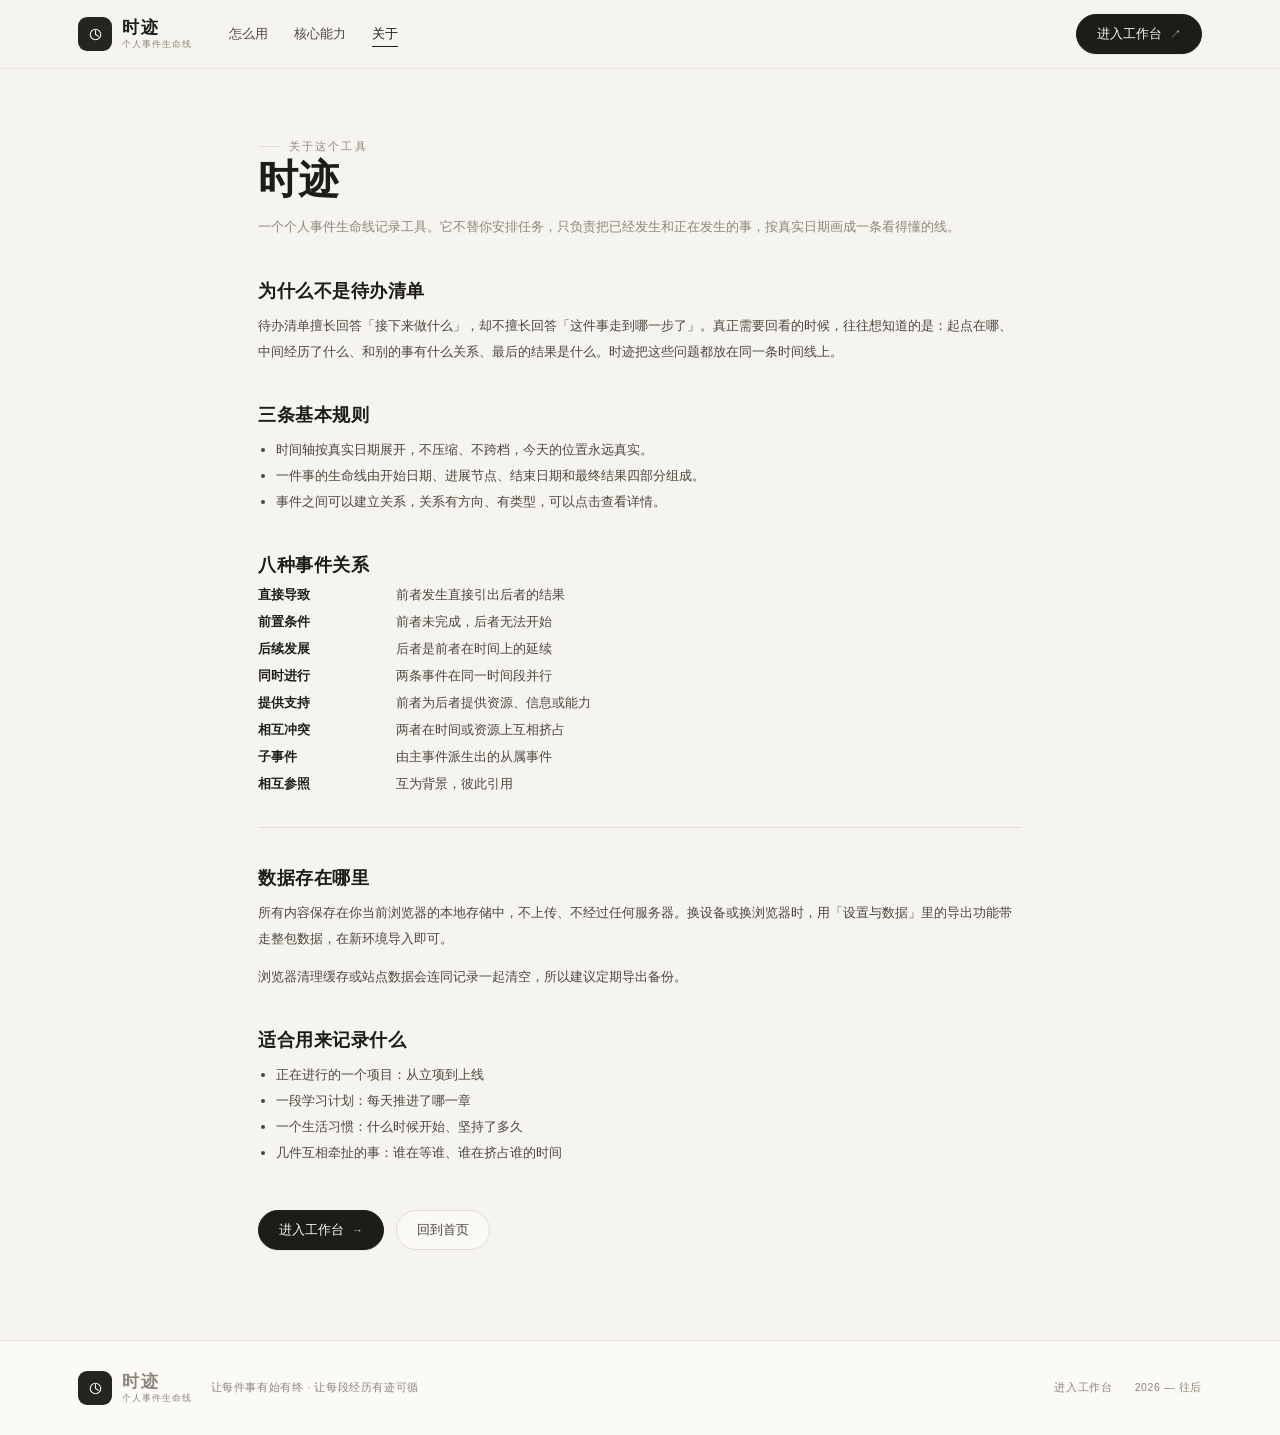
==== about.html @ 8c701c6c "init: 时迹站点（首页/关于/工作台）" ====
<!DOCTYPE html>
<html lang="zh-CN">
<head>
<meta charset="UTF-8">
<meta name="viewport" content="width=device-width, initial-scale=1">
<title>关于 · 时迹</title>
<meta name="description" content="时迹是什么、为什么这样设计、数据存在哪里。">
<meta name="theme-color" content="#F6F4EE">
<link rel="icon" href="data:image/svg+xml,%3Csvg xmlns='http://www.w3.org/2000/svg' viewBox='0 0 32 32'%3E%3Crect width='32' height='32' rx='8' fill='%2326241F'/%3E%3Ccircle cx='16' cy='16' r='9' stroke='%23F6F4EE' stroke-width='2' fill='none'/%3E%3Cpath d='M16 8.5v7.5l5 3' stroke='%23F6F4EE' stroke-width='2' fill='none'/%3E%3C/svg%3E">
<link rel="stylesheet" href="assets/site.css">
</head>
<body>

<nav class="nav">
  <div class="nav-in">
    <a class="logo" href="index.html" aria-label="时迹 首页">
      <span class="logo-mark">
        <svg viewBox="0 0 24 24" fill="none" aria-hidden="true">
          <circle cx="12" cy="12" r="7.4" stroke="#F6F4EE" stroke-width="1.6"/>
          <path d="M12 6.4v5.6l4 2.4" stroke="#F6F4EE" stroke-width="1.6" stroke-linecap="round"/>
        </svg>
      </span>
      <span class="logo-txt"><b>时迹</b><i>个人事件生命线</i></span>
    </a>
    <div class="nav-links">
      <a href="index.html#how">怎么用</a>
      <a href="index.html#caps">核心能力</a>
      <a class="on" href="about.html">关于</a>
    </div>
    <div class="nav-right">
      <a class="btn btn-dark" href="app.html" data-enter>进入工作台 <span class="arw">↗</span></a>
    </div>
  </div>
</nav>

<main class="page">
  <span class="eyebrow"><i></i>关于这个工具</span>
  <h1>时迹</h1>
  <p class="page-lead">一个个人事件生命线记录工具。它不替你安排任务，只负责把已经发生和正在发生的事，按真实日期画成一条看得懂的线。</p>

  <h2>为什么不是待办清单</h2>
  <p>待办清单擅长回答「接下来做什么」，却不擅长回答「这件事走到哪一步了」。真正需要回看的时候，往往想知道的是：起点在哪、中间经历了什么、和别的事有什么关系、最后的结果是什么。时迹把这些问题都放在同一条时间线上。</p>

  <h2>三条基本规则</h2>
  <ul>
    <li>时间轴按真实日期展开，不压缩、不跨档，今天的位置永远真实。</li>
    <li>一件事的生命线由开始日期、进展节点、结束日期和最终结果四部分组成。</li>
    <li>事件之间可以建立关系，关系有方向、有类型，可以点击查看详情。</li>
  </ul>

  <h2>八种事件关系</h2>
  <div class="kv">
    <b>直接导致</b><span>前者发生直接引出后者的结果</span>
    <b>前置条件</b><span>前者未完成，后者无法开始</span>
    <b>后续发展</b><span>后者是前者在时间上的延续</span>
    <b>同时进行</b><span>两条事件在同一时间段并行</span>
    <b>提供支持</b><span>前者为后者提供资源、信息或能力</span>
    <b>相互冲突</b><span>两者在时间或资源上互相挤占</span>
    <b>子事件</b><span>由主事件派生出的从属事件</span>
    <b>相互参照</b><span>互为背景，彼此引用</span>
  </div>

  <div class="rule"></div>

  <h2>数据存在哪里</h2>
  <p>所有内容保存在你当前浏览器的本地存储中，不上传、不经过任何服务器。换设备或换浏览器时，用「设置与数据」里的导出功能带走整包数据，在新环境导入即可。</p>
  <p>浏览器清理缓存或站点数据会连同记录一起清空，所以建议定期导出备份。</p>

  <h2>适合用来记录什么</h2>
  <ul>
    <li>正在进行的一个项目：从立项到上线</li>
    <li>一段学习计划：每天推进了哪一章</li>
    <li>一个生活习惯：什么时候开始、坚持了多久</li>
    <li>几件互相牵扯的事：谁在等谁、谁在挤占谁的时间</li>
  </ul>

  <div style="margin-top:44px;display:flex;gap:12px;flex-wrap:wrap">
    <a class="btn btn-dark" href="app.html" data-enter>进入工作台 <span class="arw">→</span></a>
    <a class="btn btn-ghost" href="index.html">回到首页</a>
  </div>
</main>

<footer>
  <div class="foot-in">
    <a class="logo" href="index.html">
      <span class="logo-mark">
        <svg viewBox="0 0 24 24" fill="none" aria-hidden="true">
          <circle cx="12" cy="12" r="7.4" stroke="#F6F4EE" stroke-width="1.6"/>
          <path d="M12 6.4v5.6l4 2.4" stroke="#F6F4EE" stroke-width="1.6" stroke-linecap="round"/>
        </svg>
      </span>
      <span class="logo-txt"><b>时迹</b><i>个人事件生命线</i></span>
    </a>
    <span>让每件事有始有终 · 让每段经历有迹可循</span>
    <div class="right">
      <a href="app.html" data-enter>进入工作台</a>
      <span>2026 — 往后</span>
    </div>
  </div>
</footer>

<script src="assets/home.js"></script>
</body>
</html>
---- assets/site.css ----
/* 时迹 · 站点公共样式 */
:root{
  --bg:#F6F4EE; --bg2:#FBFAF6; --ink:#1E1C19; --ink2:#4B473F; --muted:#8C867B;
  --line:#E2DCD0; --line2:#EDE9E0;
  --red:#D95F43; --amber:#BE8A2B; --green:#2F7D6D; --blue:#3F72A0; --violet:#6F62A8;
  --serif:'Noto Serif SC','Songti SC','SimSun',Georgia,serif;
  --sans:'Noto Sans SC',-apple-system,'Segoe UI','PingFang SC','Microsoft YaHei',sans-serif;
}
*{box-sizing:border-box;}
html{scroll-behavior:smooth;}
body{margin:0;background:var(--bg);color:var(--ink);font-family:var(--sans);-webkit-font-smoothing:antialiased;}
a{color:inherit;text-decoration:none;}
button{font-family:inherit;}
::selection{background:#EADFCB;}

/* ---------- 顶栏 ---------- */
.nav{position:sticky;top:0;z-index:20;backdrop-filter:blur(10px);
  background:rgba(246,244,238,.82);border-bottom:1px solid var(--line2);}
.nav-in{max-width:1180px;margin:0 auto;padding:14px 28px;display:flex;align-items:center;gap:22px;}
.logo{display:flex;align-items:center;gap:10px;}
.logo-mark{width:34px;height:34px;border-radius:9px;background:#26241F;display:grid;place-items:center;flex:0 0 auto;}
.logo-mark svg{width:17px;height:17px;}
.logo-txt{display:flex;flex-direction:column;line-height:1;}
.logo-txt b{font-family:var(--serif);font-size:17px;font-weight:600;letter-spacing:.14em;}
.logo-txt i{font-style:normal;font-size:9px;letter-spacing:.12em;color:var(--muted);margin-top:4px;}
.nav-links{display:flex;gap:26px;margin-left:14px;font-size:12.5px;color:var(--ink2);}
.nav-links a{padding:4px 0;position:relative;}
.nav-links a:after{content:'';position:absolute;left:0;right:100%;bottom:0;height:1px;background:var(--ink);transition:right .25s;}
.nav-links a:hover:after,.nav-links a.on:after{right:0;}
.nav-links a.on{color:var(--ink);}
.nav-right{margin-left:auto;display:flex;align-items:center;gap:12px;}
.btn{display:inline-flex;align-items:center;gap:8px;border-radius:22px;padding:10px 20px;font-size:13px;
  transition:transform .18s,box-shadow .18s,background .18s,color .18s,border-color .18s;white-space:nowrap;cursor:pointer;}
.btn-dark{background:var(--ink);color:#F8F6F1;box-shadow:0 1px 0 rgba(0,0,0,.06);border:1px solid var(--ink);}
.btn-dark:hover{transform:translateY(-1px);box-shadow:0 6px 18px rgba(30,28,25,.18);}
.btn-ghost{border:1px solid var(--line);color:var(--ink2);background:rgba(255,255,255,.5);}
.btn-ghost:hover{border-color:var(--ink);color:var(--ink);}
.btn .arw{font-size:11px;opacity:.75;}

/* ---------- 首屏 ---------- */
.hero{max-width:1180px;margin:0 auto;padding:74px 28px 34px;display:grid;grid-template-columns:1.02fr .98fr;gap:44px;align-items:center;}
.eyebrow{display:inline-flex;align-items:center;gap:9px;font-size:10.5px;letter-spacing:.2em;color:var(--muted);}
.eyebrow i{width:22px;height:1px;background:var(--line);display:inline-block;}
h1{font-family:var(--serif);font-size:clamp(30px,4.4vw,54px);line-height:1.28;letter-spacing:.02em;font-weight:600;margin:22px 0 0;}
h1 .line2{display:block;}
.lead{margin:22px 0 0;font-size:14.5px;line-height:1.95;color:var(--ink2);max-width:470px;}
.lead strong{font-weight:600;color:var(--ink);}
.hero-cta{display:flex;gap:12px;margin-top:30px;flex-wrap:wrap;}
.tiny{font-size:10.5px;letter-spacing:.14em;color:var(--muted);margin-top:18px;}

/* 首屏右侧：迷你时间线 */
.stage-wrap{position:relative;}
.board{position:relative;height:430px;border:1px solid var(--line);border-radius:16px;background:
  linear-gradient(180deg,#FBFAF6,#F4F1E8);overflow:hidden;box-shadow:0 20px 50px -34px rgba(30,28,25,.4);}
.board .grid{position:absolute;inset:0;
  background-image:linear-gradient(var(--line2) 1px,transparent 1px),linear-gradient(90deg,var(--line2) 1px,transparent 1px);
  background-size:100% 34px, 100% 100%;opacity:.9;}
.board .hd{position:absolute;top:0;left:0;right:0;height:44px;display:flex;align-items:center;justify-content:space-between;
  padding:0 14px;border-bottom:1px solid var(--line2);background:rgba(251,250,246,.9);}
.board .hd span{font-size:10px;letter-spacing:.14em;color:var(--muted);}
.chips{display:flex;gap:6px;}
.chip{font-size:9.5px;padding:3px 8px;border-radius:8px;border:1px solid var(--line);background:#fff;color:var(--ink2);}
.chip b{font-weight:600;}
.dates{position:absolute;left:0;top:56px;width:62px;text-align:right;}
.dates div{height:34px;font-size:9px;color:var(--muted);line-height:34px;}
.lane{position:absolute;top:56px;bottom:0;width:1px;}
.lane .rail{position:absolute;top:0;bottom:0;left:0;width:3px;border-radius:2px;}
.lane .node{position:absolute;left:0;transform:translate(-50%,-50%);width:9px;height:9px;border-radius:50%;background:#fff;border:1.4px solid;}
.lane .card{position:absolute;background:#fff;border:1px solid var(--line);border-radius:9px;
  padding:6px 9px;font-size:10.5px;white-space:nowrap;box-shadow:0 6px 16px -12px rgba(30,28,25,.5);}
.lane .card em{font-style:normal;display:block;font-size:8.5px;color:var(--muted);margin-top:2px;}
.mk{position:absolute;width:15px;height:15px;border-radius:50%;transform:translate(-50%,-50%);display:grid;place-items:center;z-index:4;}
.mk svg{width:6px;height:6px;}
.mk.live{animation:pulse 2.6s infinite;}
@keyframes pulse{0%{box-shadow:0 0 0 0 rgba(63,114,160,.42);}70%{box-shadow:0 0 0 9px rgba(63,114,160,0);}100%{box-shadow:0 0 0 0 rgba(63,114,160,0);}}
.rel-svg{position:absolute;inset:0;pointer-events:none;}
.board-foot{display:flex;justify-content:space-between;font-size:9.5px;letter-spacing:.12em;color:var(--muted);margin-top:12px;}

/* ---------- 条带 ---------- */
.strip{border-top:1px solid var(--line);border-bottom:1px solid var(--line);background:var(--bg2);}
.strip-in{max-width:1180px;margin:0 auto;padding:13px 28px;display:flex;justify-content:space-between;
  font-size:10.5px;letter-spacing:.16em;color:var(--muted);}

/* ---------- 通用区块 ---------- */
.section{max-width:1180px;margin:0 auto;padding:78px 28px;}
.sec-head{display:flex;align-items:baseline;gap:16px;margin-bottom:34px;}
.sec-no{font-family:var(--serif);font-size:12px;letter-spacing:.16em;color:var(--muted);}
.sec-head h2{font-family:var(--serif);font-size:clamp(21px,2.6vw,29px);font-weight:600;letter-spacing:.03em;margin:0;}
.sec-head .sub{font-size:12px;color:var(--muted);margin-left:auto;letter-spacing:.04em;}
.three{display:grid;grid-template-columns:repeat(3,1fr);border-top:1px solid var(--line);}
.three article{padding:26px 22px 30px;border-right:1px solid var(--line2);}
.three article:last-child{border-right:none;}
.three .no{font-family:var(--serif);font-size:11px;color:var(--muted);letter-spacing:.14em;}
.three h3{font-family:var(--serif);font-size:19px;margin:10px 0 8px;font-weight:600;letter-spacing:.04em;}
.three p{margin:0;font-size:12.5px;line-height:1.95;color:var(--ink2);}

.caps{display:grid;grid-template-columns:repeat(12,1fr);gap:16px;}
.cap{border:1px solid var(--line);border-radius:14px;padding:22px;background:var(--bg2);
  transition:transform .2s,box-shadow .2s,border-color .2s;}
.cap:hover{transform:translateY(-3px);box-shadow:0 18px 40px -30px rgba(30,28,25,.55);border-color:#D6CFC1;}
.cap.c4{grid-column:span 3;}
.cap.c2{grid-column:span 6;}
.cap .k{font-size:10px;letter-spacing:.14em;color:var(--muted);}
.cap h3{font-family:var(--serif);font-size:17px;margin:8px 0;font-weight:600;}
.cap p{margin:0;font-size:12px;line-height:1.9;color:var(--ink2);}
.cap .demo{margin-top:14px;height:34px;position:relative;border-radius:8px;border:1px dashed var(--line);background:#fff;}
.cap .demo .ln{position:absolute;top:16px;left:10px;right:10px;height:2px;}
.cap .demo .p{position:absolute;top:11px;width:12px;height:12px;border-radius:50%;background:#fff;border:2px solid;}
.cap .tags{display:flex;flex-wrap:wrap;gap:6px;margin-top:12px;}
.cap .tags span{font-size:10px;padding:3px 8px;border:1px solid var(--line);border-radius:9px;color:var(--ink2);background:#fff;}

/* ---------- 引用带 ---------- */
.quote{background:#26241F;color:#F2EEE4;text-align:center;padding:80px 24px;}
.quote .q{font-family:var(--serif);font-size:clamp(20px,3.2vw,34px);letter-spacing:.05em;line-height:1.8;}
.quote .sig{margin-top:26px;font-size:10.5px;letter-spacing:.18em;color:#7C7669;}

/* ---------- 结束行动 ---------- */
.cta{max-width:1180px;margin:0 auto;padding:86px 28px 96px;text-align:center;}
.cta h2{font-family:var(--serif);font-size:clamp(22px,3vw,32px);margin:0;font-weight:600;letter-spacing:.04em;}
.cta p{margin:16px auto 0;max-width:520px;font-size:13px;line-height:1.95;color:var(--ink2);}
.cta .btns{display:flex;gap:12px;justify-content:center;margin-top:30px;flex-wrap:wrap;}
.cta .note{margin-top:20px;font-size:10.5px;letter-spacing:.08em;color:var(--muted);}

/* ---------- 内页（关于） ---------- */
.page{max-width:820px;margin:0 auto;padding:64px 28px 90px;}
.page h1{font-size:clamp(26px,3.4vw,40px);margin:0 0 10px;}
.page .page-lead{font-size:13px;color:var(--muted);line-height:1.9;margin:0 0 40px;}
.page h2{font-family:var(--serif);font-size:18px;margin:38px 0 10px;font-weight:600;letter-spacing:.03em;}
.page p{font-size:13px;line-height:2;color:var(--ink2);margin:0 0 12px;}
.page ul{margin:6px 0 12px;padding-left:18px;}
.page li{font-size:13px;line-height:2;color:var(--ink2);}
.page .rule{height:1px;background:var(--line);margin:34px 0;}
.page .kv{display:grid;grid-template-columns:120px 1fr;gap:10px 18px;font-size:12.5px;color:var(--ink2);}
.page .kv b{font-weight:600;color:var(--ink);}

/* ---------- 页脚 ---------- */
footer{border-top:1px solid var(--line);background:var(--bg2);}
.foot-in{max-width:1180px;margin:0 auto;padding:30px 28px;display:flex;align-items:center;gap:18px;flex-wrap:wrap;
  font-size:10.5px;letter-spacing:.06em;color:var(--muted);}
.foot-in .right{margin-left:auto;display:flex;gap:22px;flex-wrap:wrap;}
.foot-in a:hover{color:var(--ink);}

/* ---------- 进入工作台过渡层 ---------- */
.veil{position:fixed;inset:0;z-index:90;display:grid;place-items:center;background:rgba(246,244,238,.94);
  backdrop-filter:blur(4px);opacity:0;pointer-events:none;transition:opacity .22s;}
.veil.on{opacity:1;pointer-events:auto;}
.ev-card{background:var(--bg2);border:1px solid var(--line);border-radius:16px;padding:30px 34px;
  box-shadow:0 30px 70px -40px rgba(30,28,25,.6);text-align:center;max-width:380px;}
.ev-spin{width:26px;height:26px;margin:0 auto 16px;border-radius:50%;
  border:2px solid var(--line);border-top-color:var(--ink);animation:spin .9s linear infinite;}
@keyframes spin{to{transform:rotate(360deg);}}
.ev-t{font-family:var(--serif);font-size:17px;letter-spacing:.06em;}
.ev-s{font-size:11.5px;color:var(--muted);margin-top:8px;line-height:1.9;}

/* ---------- 入场动效 ---------- */
.reveal{opacity:0;transform:translateY(14px);transition:opacity .7s cubic-bezier(.2,.7,.3,1),transform .7s cubic-bezier(.2,.7,.3,1);}
.reveal.in{opacity:1;transform:none;}

/* ---------- 响应式 ---------- */
@media (max-width:980px){
  .hero{grid-template-columns:1fr;padding-top:52px;gap:34px;}
  .board{height:400px;}
  .three{grid-template-columns:1fr;}
  .three article{border-right:none;border-bottom:1px solid var(--line2);}
  .cap.c4{grid-column:span 6;}
  .cap.c2{grid-column:span 12;}
  .nav-links{display:none;}
}
@media (max-width:620px){
  .nav-in{padding:12px 16px;}
  .hero,.section,.cta,.strip-in,.foot-in,.page{padding-left:18px;padding-right:18px;}
  .board{height:360px;}
  .cap.c4{grid-column:span 12;}
  .sec-head{flex-wrap:wrap;}
  .sec-head .sub{margin-left:0;}
  .quote{padding:60px 20px;}
  .page .kv{grid-template-columns:1fr;}
}
@media (prefers-reduced-motion:reduce){
  html{scroll-behavior:auto;}
  .reveal{opacity:1;transform:none;transition:none;}
  .mk.live,.ev-spin{animation:none;}
}
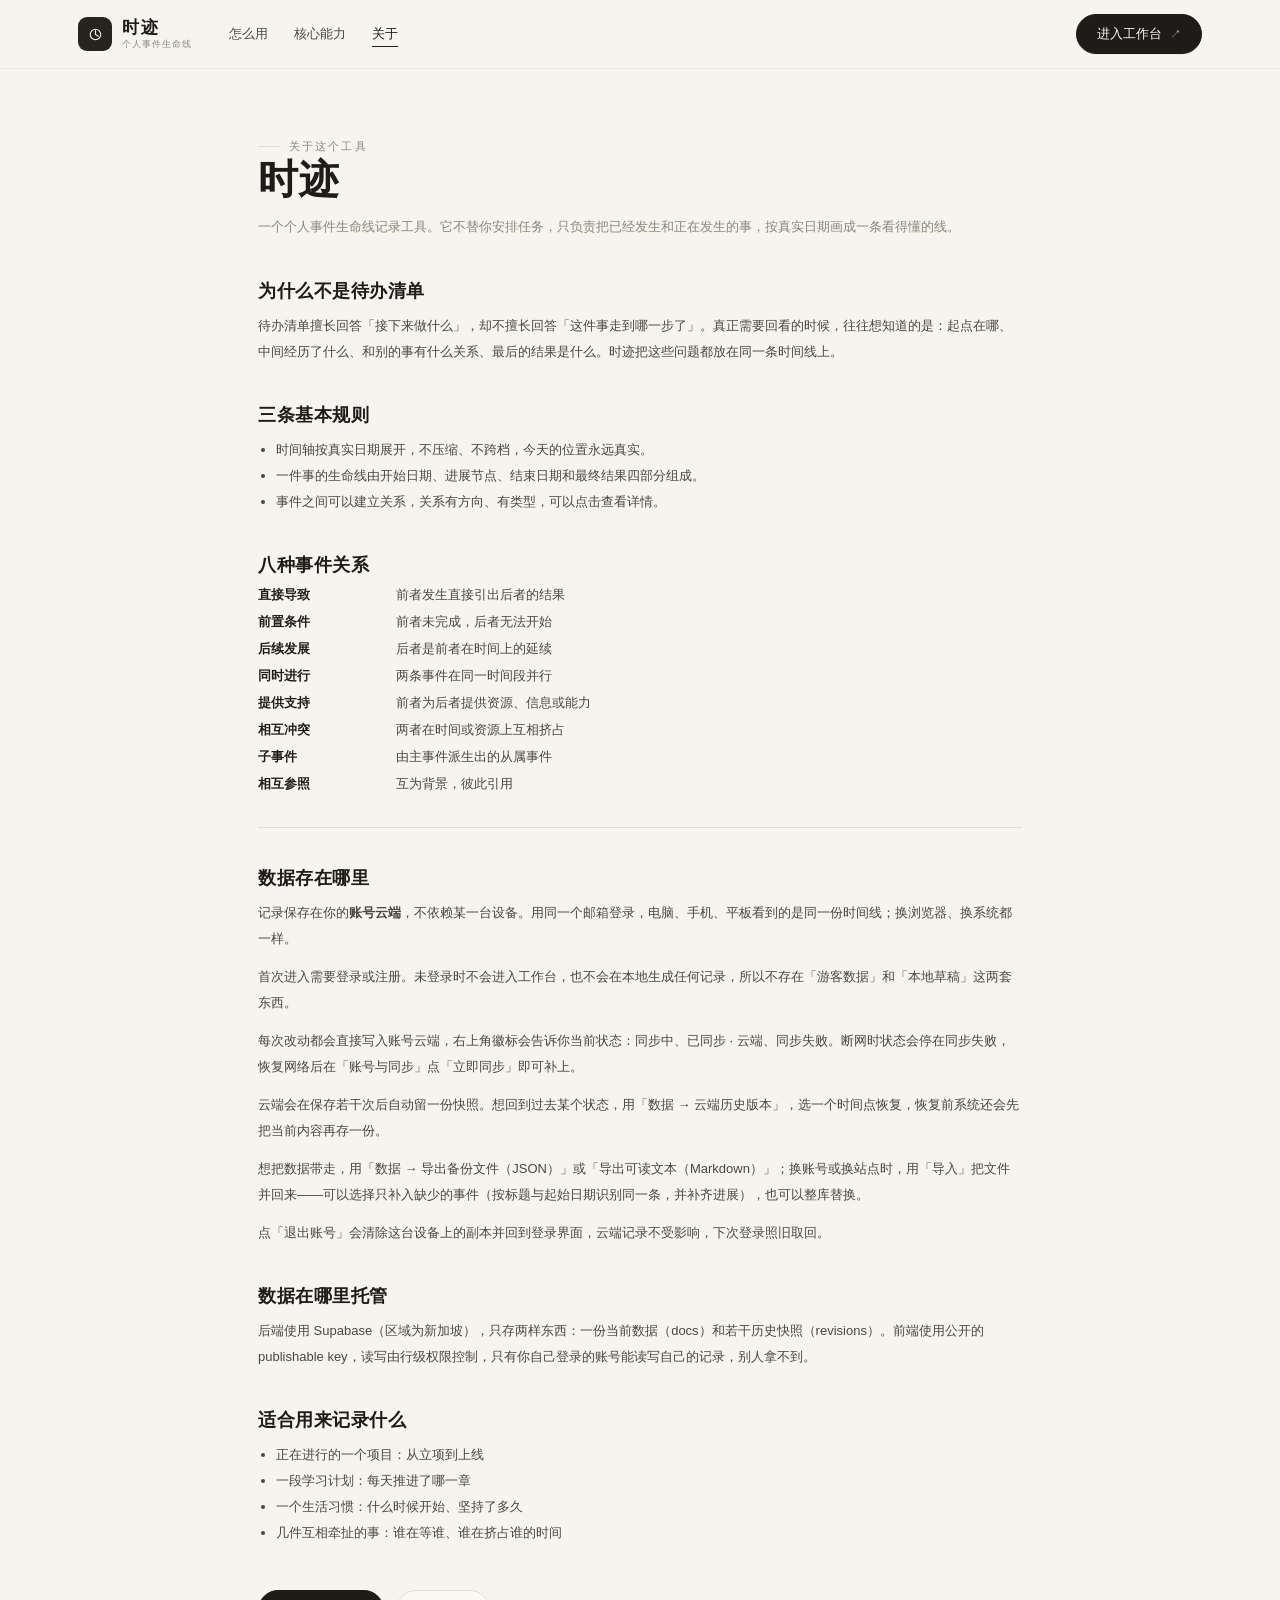
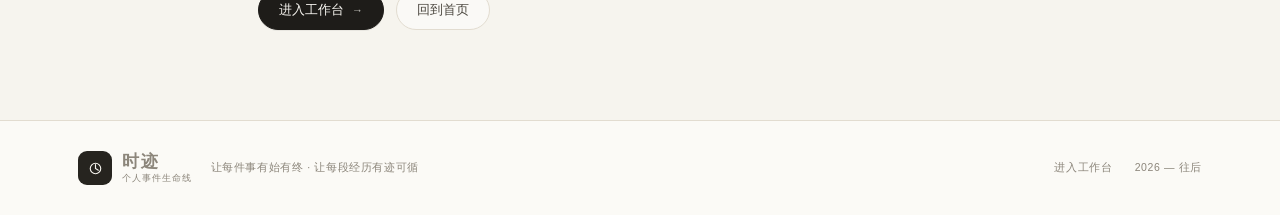
==== commit 7fd5f062: "文案改为云端账号口径：about.html" ====
--- a/about.html
+++ b/about.html
@@ -63,8 +63,15 @@
   <div class="rule"></div>
 
   <h2>数据存在哪里</h2>
-  <p>所有内容保存在你当前浏览器的本地存储中，不上传、不经过任何服务器。换设备或换浏览器时，用「设置与数据」里的导出功能带走整包数据，在新环境导入即可。</p>
-  <p>浏览器清理缓存或站点数据会连同记录一起清空，所以建议定期导出备份。</p>
+  <p>记录保存在你的<strong>账号云端</strong>，不依赖某一台设备。用同一个邮箱登录，电脑、手机、平板看到的是同一份时间线；换浏览器、换系统都一样。</p>
+  <p>首次进入需要登录或注册。未登录时不会进入工作台，也不会在本地生成任何记录，所以不存在「游客数据」和「本地草稿」这两套东西。</p>
+  <p>每次改动都会直接写入账号云端，右上角徽标会告诉你当前状态：同步中、已同步 · 云端、同步失败。断网时状态会停在同步失败，恢复网络后在「账号与同步」点「立即同步」即可补上。</p>
+  <p>云端会在保存若干次后自动留一份快照。想回到过去某个状态，用「数据 → 云端历史版本」，选一个时间点恢复，恢复前系统还会先把当前内容再存一份。</p>
+  <p>想把数据带走，用「数据 → 导出备份文件（JSON）」或「导出可读文本（Markdown）」；换账号或换站点时，用「导入」把文件并回来——可以选择只补入缺少的事件（按标题与起始日期识别同一条，并补齐进展），也可以整库替换。</p>
+  <p>点「退出账号」会清除这台设备上的副本并回到登录界面，云端记录不受影响，下次登录照旧取回。</p>
+
+  <h2>数据在哪里托管</h2>
+  <p>后端使用 Supabase（区域为新加坡），只存两样东西：一份当前数据（docs）和若干历史快照（revisions）。前端使用公开的 publishable key，读写由行级权限控制，只有你自己登录的账号能读写自己的记录，别人拿不到。</p>
 
   <h2>适合用来记录什么</h2>
   <ul>
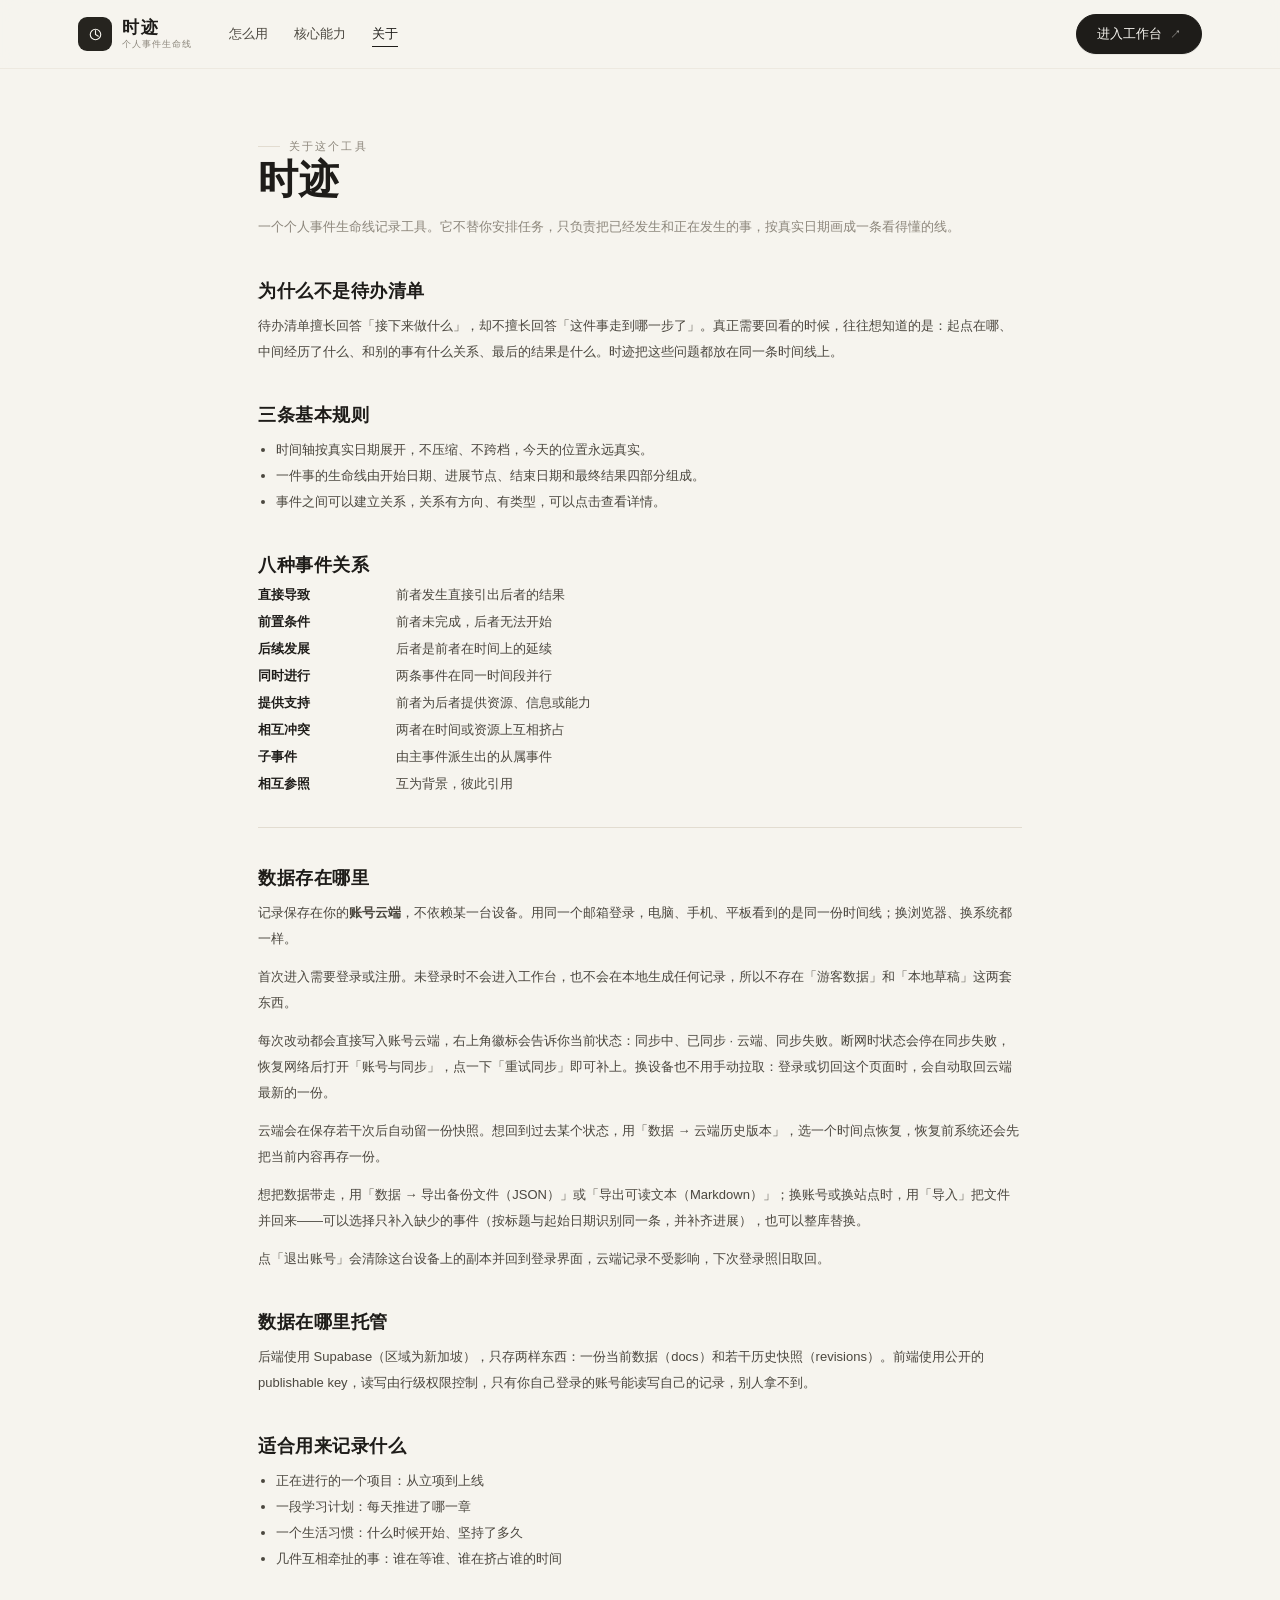
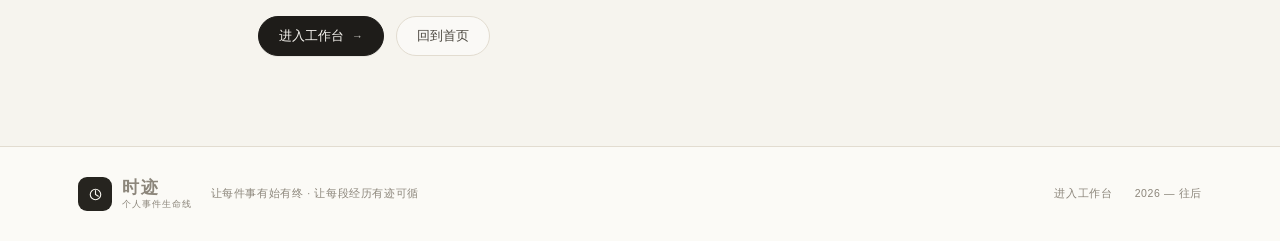
==== commit 27ac1190: "文案：重试同步与自动拉取" ====
--- a/about.html
+++ b/about.html
@@ -65,7 +65,7 @@
   <h2>数据存在哪里</h2>
   <p>记录保存在你的<strong>账号云端</strong>，不依赖某一台设备。用同一个邮箱登录，电脑、手机、平板看到的是同一份时间线；换浏览器、换系统都一样。</p>
   <p>首次进入需要登录或注册。未登录时不会进入工作台，也不会在本地生成任何记录，所以不存在「游客数据」和「本地草稿」这两套东西。</p>
-  <p>每次改动都会直接写入账号云端，右上角徽标会告诉你当前状态：同步中、已同步 · 云端、同步失败。断网时状态会停在同步失败，恢复网络后在「账号与同步」点「立即同步」即可补上。</p>
+  <p>每次改动都会直接写入账号云端，右上角徽标会告诉你当前状态：同步中、已同步 · 云端、同步失败。断网时状态会停在同步失败，恢复网络后打开「账号与同步」，点一下「重试同步」即可补上。换设备也不用手动拉取：登录或切回这个页面时，会自动取回云端最新的一份。</p>
   <p>云端会在保存若干次后自动留一份快照。想回到过去某个状态，用「数据 → 云端历史版本」，选一个时间点恢复，恢复前系统还会先把当前内容再存一份。</p>
   <p>想把数据带走，用「数据 → 导出备份文件（JSON）」或「导出可读文本（Markdown）」；换账号或换站点时，用「导入」把文件并回来——可以选择只补入缺少的事件（按标题与起始日期识别同一条，并补齐进展），也可以整库替换。</p>
   <p>点「退出账号」会清除这台设备上的副本并回到登录界面，云端记录不受影响，下次登录照旧取回。</p>
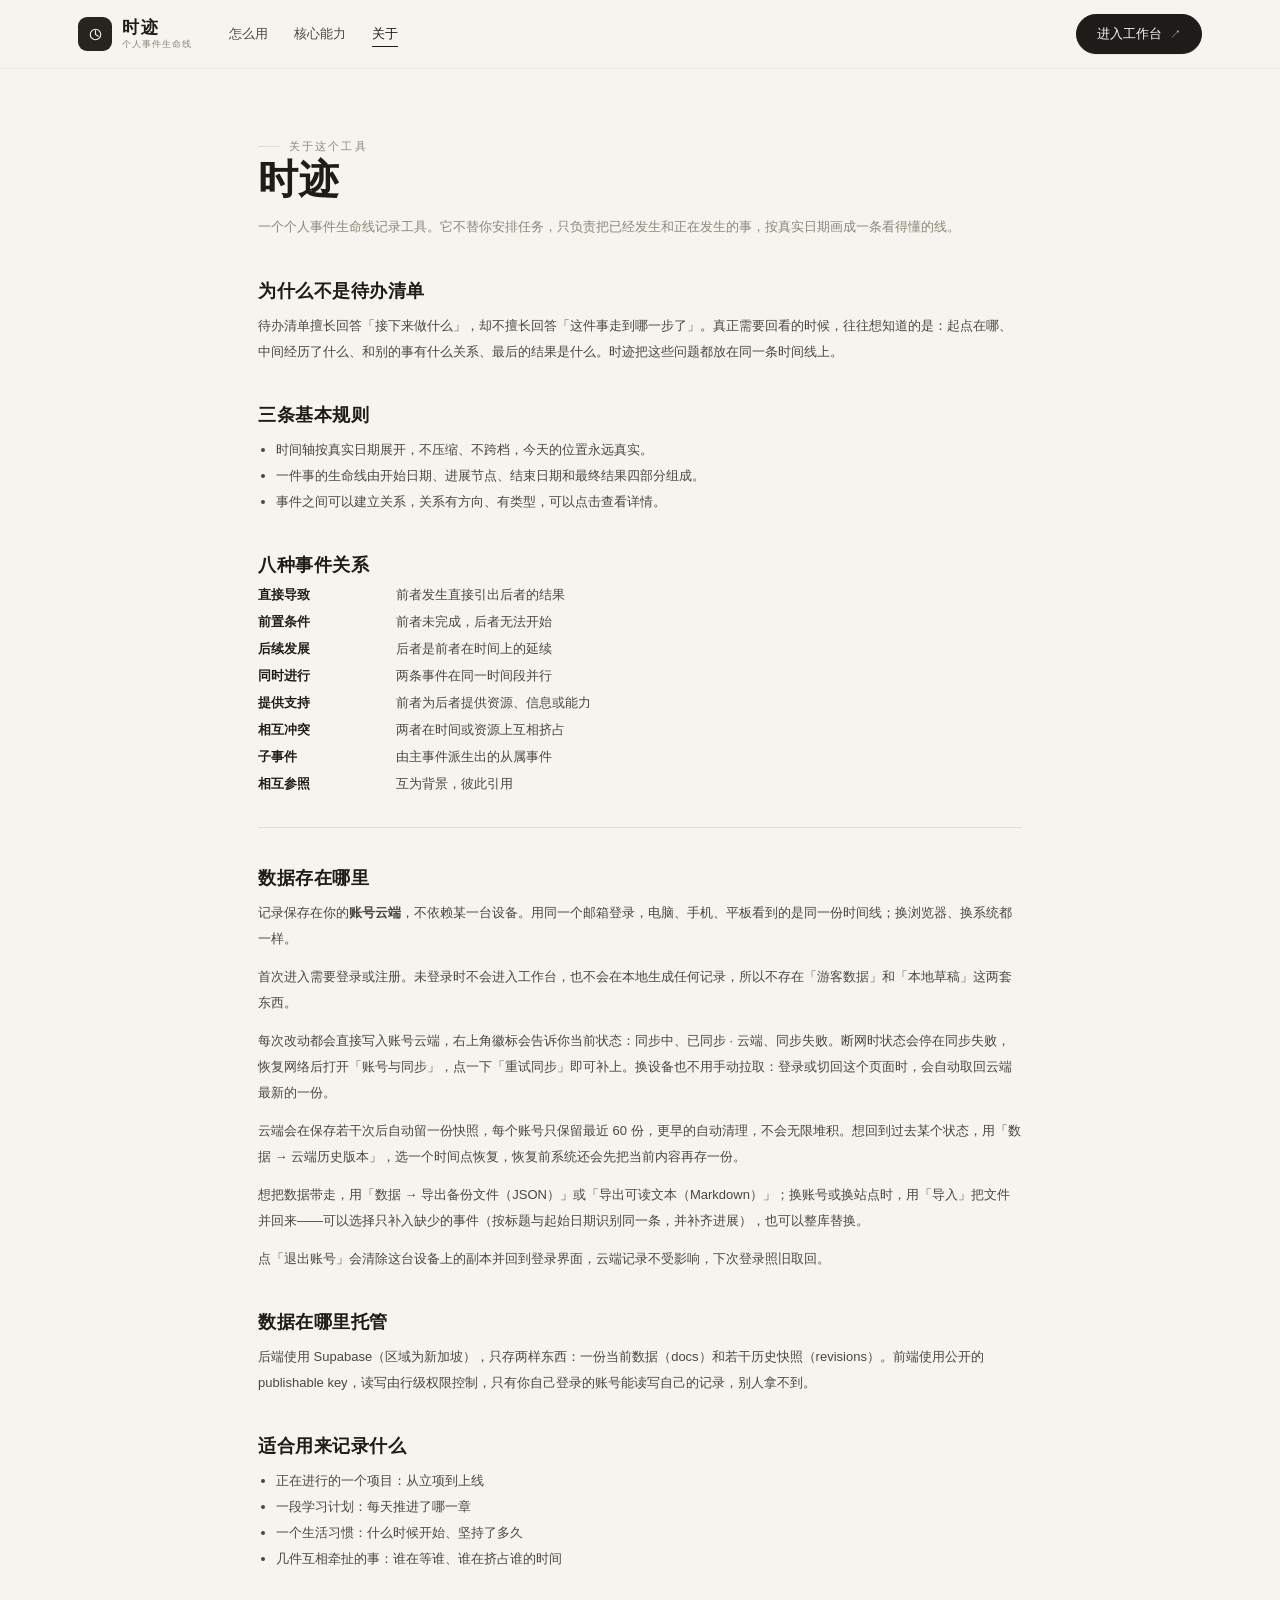
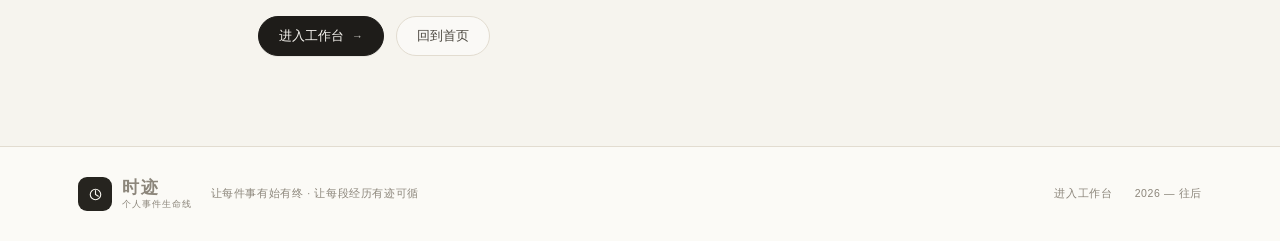
==== commit 23c7219e: "文案：说明快照保留上限 60 份" ====
--- a/about.html
+++ b/about.html
@@ -66,7 +66,7 @@
   <p>记录保存在你的<strong>账号云端</strong>，不依赖某一台设备。用同一个邮箱登录，电脑、手机、平板看到的是同一份时间线；换浏览器、换系统都一样。</p>
   <p>首次进入需要登录或注册。未登录时不会进入工作台，也不会在本地生成任何记录，所以不存在「游客数据」和「本地草稿」这两套东西。</p>
   <p>每次改动都会直接写入账号云端，右上角徽标会告诉你当前状态：同步中、已同步 · 云端、同步失败。断网时状态会停在同步失败，恢复网络后打开「账号与同步」，点一下「重试同步」即可补上。换设备也不用手动拉取：登录或切回这个页面时，会自动取回云端最新的一份。</p>
-  <p>云端会在保存若干次后自动留一份快照。想回到过去某个状态，用「数据 → 云端历史版本」，选一个时间点恢复，恢复前系统还会先把当前内容再存一份。</p>
+  <p>云端会在保存若干次后自动留一份快照，每个账号只保留最近 60 份，更早的自动清理，不会无限堆积。想回到过去某个状态，用「数据 → 云端历史版本」，选一个时间点恢复，恢复前系统还会先把当前内容再存一份。</p>
   <p>想把数据带走，用「数据 → 导出备份文件（JSON）」或「导出可读文本（Markdown）」；换账号或换站点时，用「导入」把文件并回来——可以选择只补入缺少的事件（按标题与起始日期识别同一条，并补齐进展），也可以整库替换。</p>
   <p>点「退出账号」会清除这台设备上的副本并回到登录界面，云端记录不受影响，下次登录照旧取回。</p>
 
